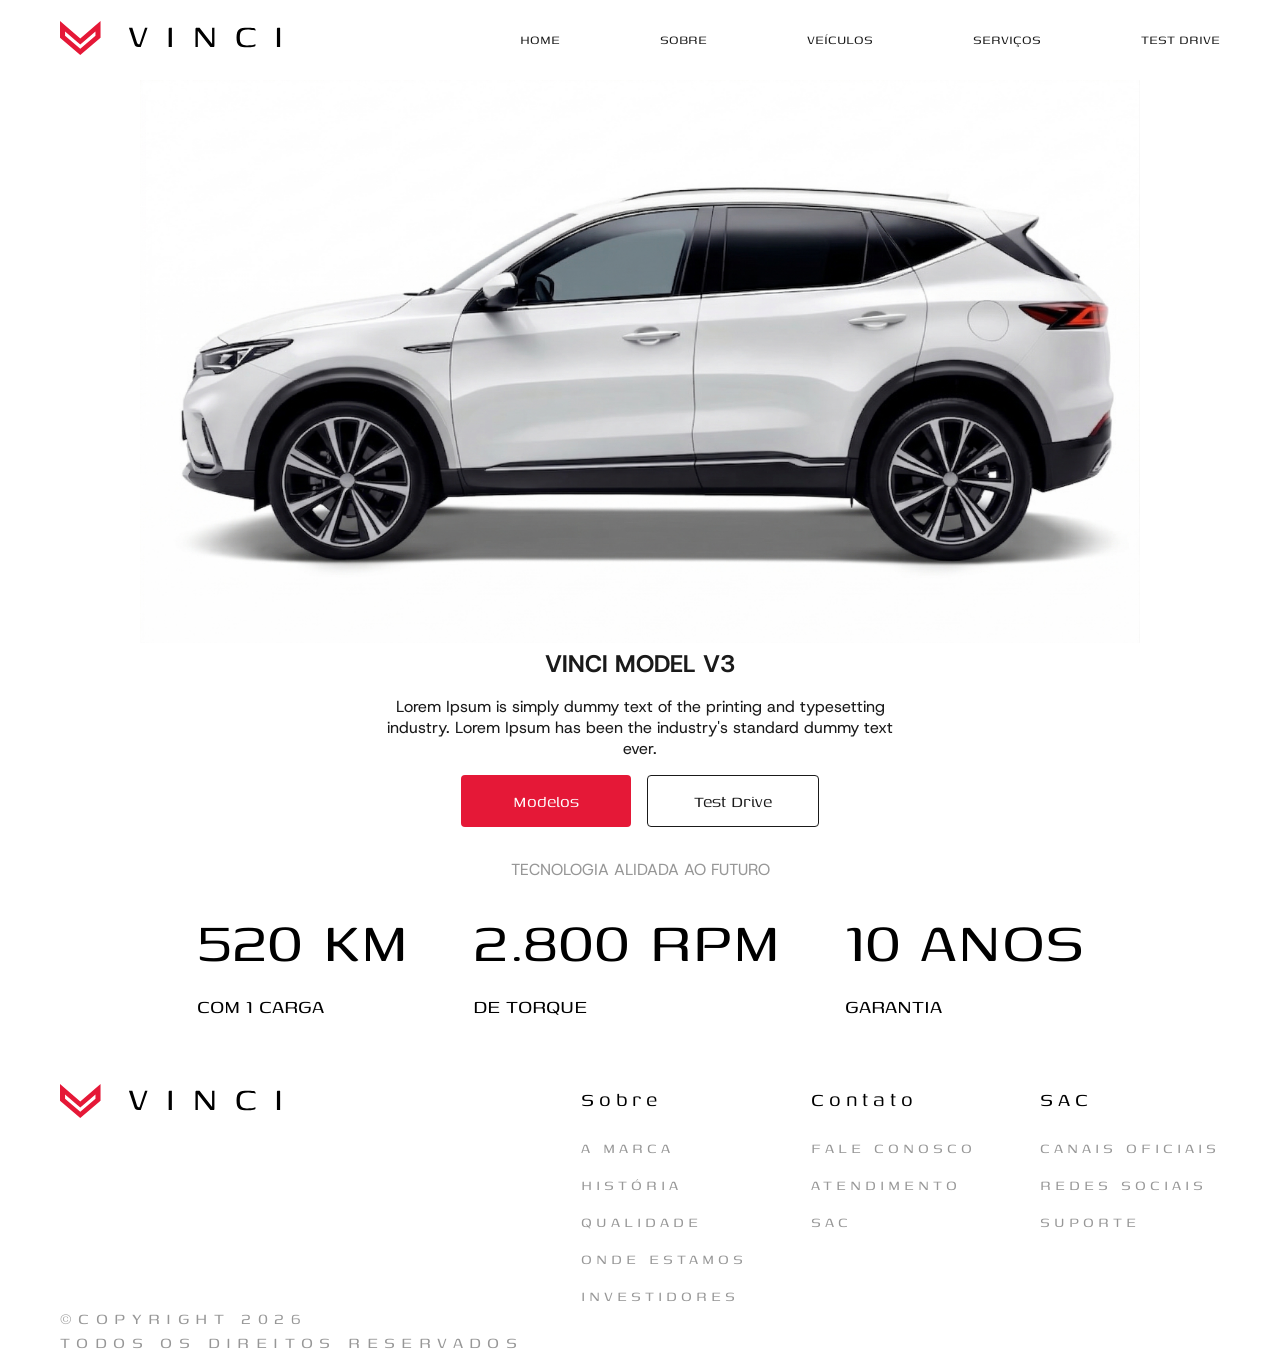
==== vinci.html @ 12d5bc9d "style: Hero section e specs adicionadas" ====
<!DOCTYPE html>
<html lang="en">
    <head>
        <meta charset="UTF-8">
        <meta name="viewport" content="width=device-width, initial-scale=1.0">
        <link rel="stylesheet" href="./global.css">
        <link rel="stylesheet" href="./src/styles/_vinci.css">

        <title>VINCI - Model V2</title>
    </head>
    <body>
        <header>
            <figure>
                <img src="./src/assets/images/brand/Logo-name.svg"
                    alt="Vinci Veículos" draggable="false" />
            </figure>

            <div class="header-pages">
                <div class="header-link">
                    <p>Home</p>
                    <div class="line"></div>
                </div>
                <div class="header-link">
                    <p>Sobre</p>
                    <div class="line"></div>
                </div>
                <div class="header-link">
                    <p>Veículos</p>
                    <div class="line"></div>
                </div>
                <div class="header-link">
                    <p>Serviços</p>
                    <div class="line"></div>
                </div>
                <div class="header-link">
                    <p>Test Drive</p>
                    <div class="line"></div>
                </div>
            </div>
        </header>

        <main>
            <!--Hero section-->
            <section class="hero">
                <figure class="car">
                    <img src="./src/assets/images/vinci/car.png" alt="Vinci Model 3" draggable="false" />
                </figure>

                <div class="content">
                    <h1>VINCI MODEL V3</h1>
                    <p>Lorem Ipsum is simply dummy text of the printing and
                        typesetting industry. Lorem Ipsum has been the
                        industry's standard dummy text ever.</p>

                    <div class="btns">
                        <button class="btn btn-primary">Modelos</button>
                        <button class="btn btn-outline-black">Test Drive</button>
                    </div>
                </div>
            </section>

            <section class="technology">
                <p>Tecnologia alidada ao futuro</p>

                <div class="specs">
                    <!--KM-->
                    <div class="spec">
                        <p class="title">520 km</p>
                        <p class="desc">com 1 carga</p>
                    </div>
                    
                    <!---->
                    <div class="spec">
                        <p class="title">2.800 rpm</p>
                        <p class="desc">de torque</p>
                    </div>
                    
                    <!---->
                    <div class="spec">
                        <p class="title">10 anos</p>
                        <p class="desc">garantia</p>
                    </div>
                </div>
            </section>
        </main>

        <footer>
            <section class="Pages">
                <section class="Logo">
                    <figure>
                        <img src="./src/assets/images/brand/Logo-name.svg"
                            alt="Vinci Veículos" draggable="false" />
                    </figure>
                </section>

                <section class="Sections">
                    <div class="Section">
                        <h3>Sobre</h3>

                        <div>
                            <p>A marca</p>
                            <p>História</p>
                            <p>Qualidade</p>
                            <p>Onde estamos</p>
                            <p>Investidores</p>
                        </div>
                    </div>

                    <div class="Section">
                        <h3>Contato</h3>

                        <div>
                            <p>Fale Conosco</p>
                            <p>Atendimento</p>
                            <p>SAC</p>
                        </div>
                    </div>

                    <div class="Section">
                        <h3>SAC</h3>

                        <div>
                            <p>Canais Oficiais</p>
                            <p>Redes Sociais</p>
                            <p>Suporte</p>
                        </div>
                    </div>
                </section>
            </section>

            <!--COPYRIGHT-->
            <section class="Copyright">
                <p>©Copyright 2026</p>
                <p>Todos os direitos reservados</p>
            </section>
        </footer>
    </body>
</html>
---- global.css ----
@import "./src/styles/_variables.css";
@import "./src/styles/header.css";
@import "./src/styles/footer.css";
@import "./src/styles/cars.css";
@import "./src/styles/hero.css";

/* Reset de estilos padroes do site */
* {
    margin: 0;
    padding: 0;
    box-sizing: border-box;
}

/* Fontes */
@font-face {
    font-family: "title";
    src: url(./src/assets/fonts/title/Genos-VariableFont_wght.ttf);
}
@font-face {
    font-family: "text";
    src: url(./src/assets/fonts/text/HostGrotesk-VariableFont_wght.ttf);
}

body {
    background-color: var(--bg);
    color: var(--text);
    font-family: "text";
    font-weight: normal;
}

main {
    display: flex;
    flex-direction: column;
    gap: 32px;
    padding-top: 80px;
}

/* Secao com outros links para redirecionamento */
.others-links {
    display: flex;
    flex-direction: column;
    padding: 0px 64px;
    gap: 16px;
}
.others-links > .link {
    display: flex;
    justify-content: space-between;
    align-items: center;
    color: black;
    transition: .2s;
    padding: 0px 16px;
    cursor: pointer;
}
.others-links > .link:hover {
    background-color: var(--details);
}
.others-links > .link > p {
    font-size: 72px;
    font-family: "title";
}

/* Secoes apenas com imagens */
.car1, .car2 {
    width: 100%;
    height: 700px;
    background-repeat: no-repeat;
    background-position: center;
    background-size: cover;
}
.car1 {
    background-image: url("/src/assets/images/car1.png");
}
.car2 {
    background-image: url("/src/assets/images/car2.png");
}

.btn {
    display: flex;
    align-items: center;
    justify-content: center;
    border-radius: 4px;
    width: 100%;
    height: 52px;
    padding: 0px 16px;
    font-family: "title";
    font-size: 20px;
    border: none;
    background-color: transparent;
    cursor: pointer;
    transition: .2s;
}
.btn:hover {
    filter: brightness(.75);
}
.btn-primary {
    color: white;
    background-color: var(--primary);
}
.btn-outline {
    color: white;
    border: 1px solid white;
}
.btn-outline-black {
    color: var(--text);
    border: 1px solid var(--text);
}
---- src/styles/_vinci.css ----
.hero {
    display: flex;
    align-items: center;
    flex-direction: column;
}
.hero > .car > img {
    width: 1000px;
}
.hero > .content {
    display: flex;
    flex-direction: column;
    align-items: center;
    width: 40%;
    gap: 16px;
}
.hero > .content > p {
    text-align: center;
}
.hero > .content > .btns {
    display: flex;
    flex-direction: row;
    gap: 16px;
    width: 70%;
}

.technology {
    display: flex;
    flex-direction: column;
    align-items: center;
    gap: 16px;
}
.technology > p {
    color: var(--subtitle);
    text-transform: uppercase;
}
.technology > .specs {
    display: flex;
    align-items: center;
    gap: 64px;
}
.spec {
    display: flex;
    flex-direction: column;
    gap: 8px;
}
.spec > .title {
    font-family: "title";
    text-transform: uppercase;
    font-size: 72px;
    color: black;
}
.spec > .desc {
    font-family: "title";
    text-transform: uppercase;
    font-size: 24px;
    color: black;
}
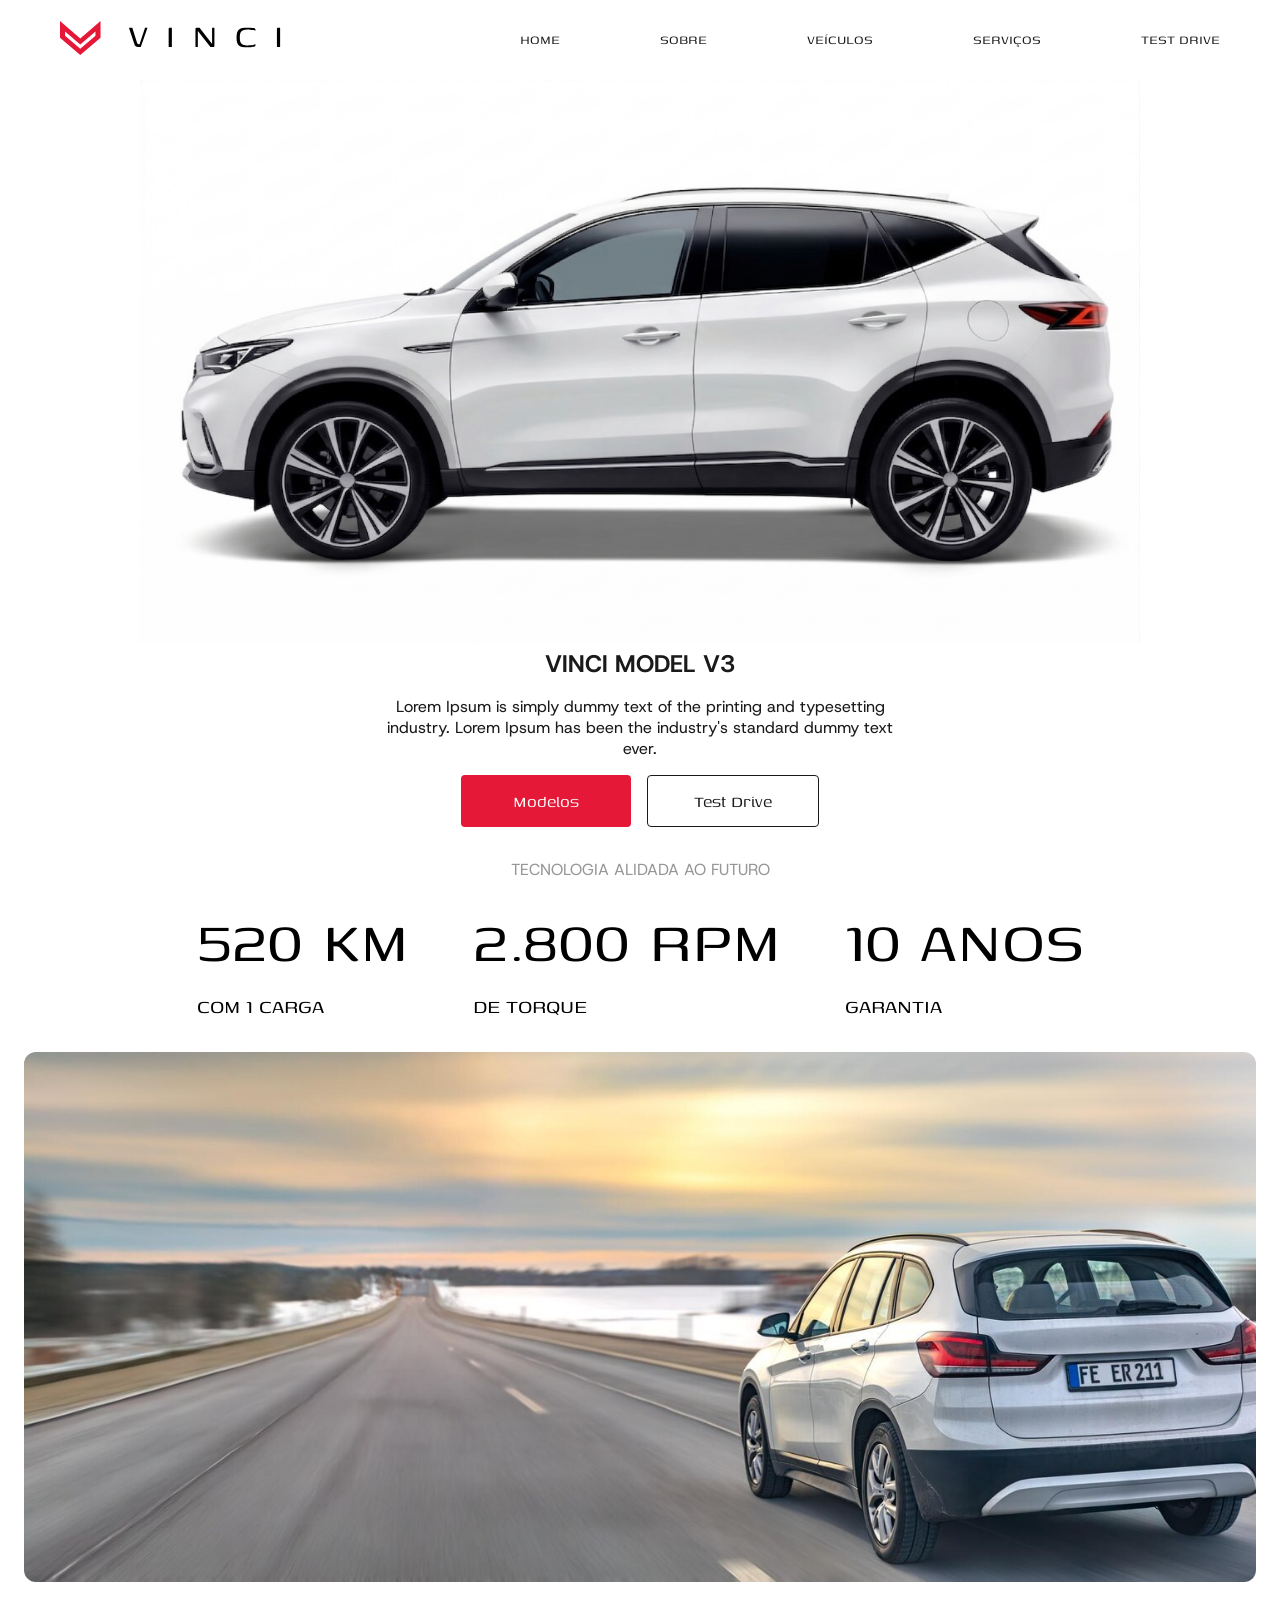
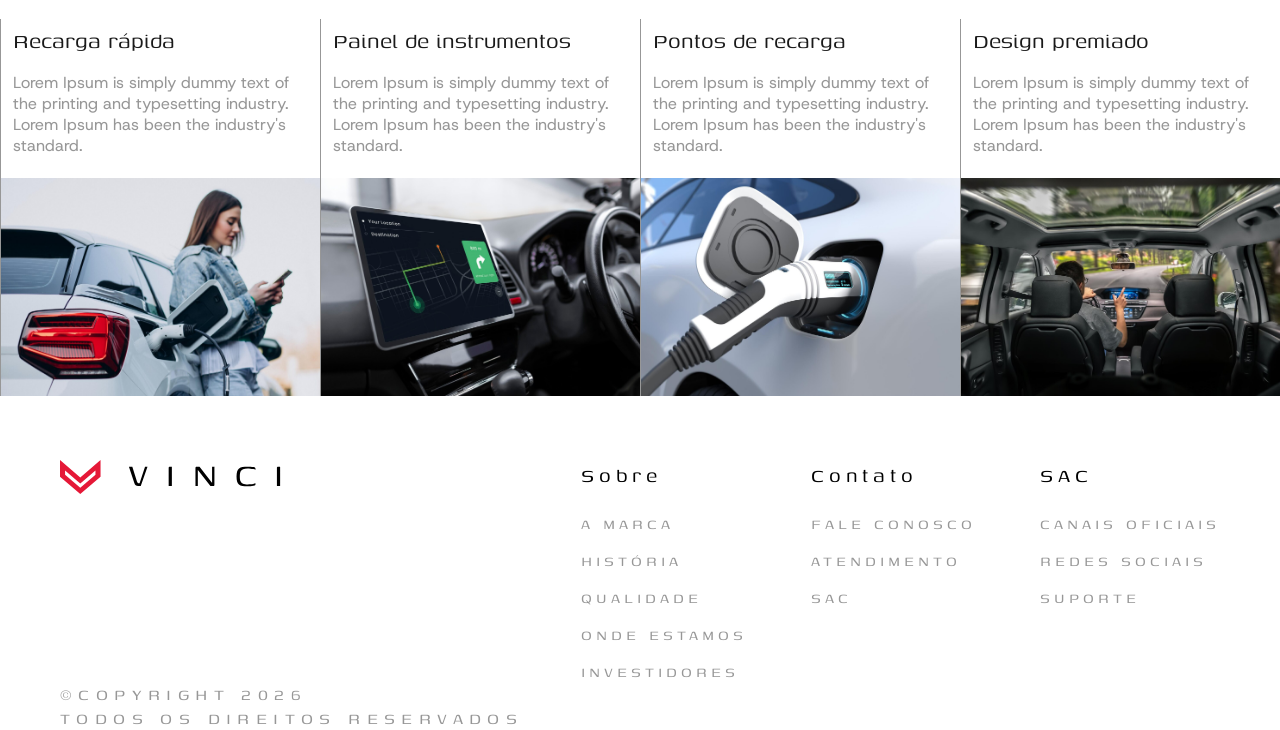
==== commit d6c6d2ae: "style: Seção com benefícios do carro" ====
--- a/vinci.html
+++ b/vinci.html
@@ -43,7 +43,8 @@
             <!--Hero section-->
             <section class="hero">
                 <figure class="car">
-                    <img src="./src/assets/images/vinci/car.png" alt="Vinci Model 3" draggable="false" />
+                    <img src="./src/assets/images/vinci/car.png"
+                        alt="Vinci Model 3" draggable="false" />
                 </figure>
 
                 <div class="content">
@@ -54,7 +55,8 @@
 
                     <div class="btns">
                         <button class="btn btn-primary">Modelos</button>
-                        <button class="btn btn-outline-black">Test Drive</button>
+                        <button class="btn btn-outline-black">Test
+                            Drive</button>
                     </div>
                 </div>
             </section>
@@ -68,18 +70,78 @@
                         <p class="title">520 km</p>
                         <p class="desc">com 1 carga</p>
                     </div>
-                    
-                    <!---->
+
+                    <!--RPM-->
                     <div class="spec">
                         <p class="title">2.800 rpm</p>
                         <p class="desc">de torque</p>
                     </div>
-                    
-                    <!---->
+
+                    <!--GARANTIA-->
                     <div class="spec">
                         <p class="title">10 anos</p>
                         <p class="desc">garantia</p>
                     </div>
+                </div>
+            </section>
+
+            <!--Carro na highway-->
+            <section class="highway">
+                <figure>
+                    <img src="./src/assets/images/vinci/highway.jpg"
+                        alt="Carro sendo dirigido na estrada"
+                        draggable="false" />
+                </figure>
+            </section>
+
+            <!--Beneficios-->
+            <section class="benefits">
+                <!--Recarga rapida-->
+                <div class="benefit">
+                    <div class="heading">
+                        <p class="title">Recarga rápida</p>
+                        <p class="desc">Lorem Ipsum is simply dummy text of the printing and typesetting industry. Lorem Ipsum has been the industry's standard.</p>
+                    </div>
+
+                    <figure>
+                        <img src="./src/assets/images/vinci/car_charging.png" alt="Mulher carregando seu carro" draggable="false" />
+                    </figure>
+                </div>
+
+                <!--Recarga rapida-->
+                <div class="benefit">
+                    <div class="heading">
+                        <p class="title">Painel de instrumentos</p>
+                        <p class="desc">Lorem Ipsum is simply dummy text of the printing and typesetting industry. Lorem Ipsum has been the industry's standard.</p>
+                    </div>
+
+                    <figure>
+                        <img src="./src/assets/images/vinci/car_panel.png" alt="Painel multimídia interno do carro" draggable="false" />
+                    </figure>
+                </div>
+
+                <!--Recarga rapida-->
+                <div class="benefit">
+                    <div class="heading">
+                        <p class="title">Pontos de recarga</p>
+                        <p class="desc">Lorem Ipsum is simply dummy text of the printing and typesetting industry. Lorem Ipsum has been the industry's standard.</p>
+                    </div>
+
+                    <figure>
+                        <img src="./src/assets/images/vinci/car_charging_2.png" alt="Carro sendo carregado" draggable="false" />
+                    </figure>
+                </div>
+
+                <!--Recarga rapida-->
+                <div class="benefit">
+                    <div class="heading">
+                        <p class="title">Design premiado</p>
+                        <p class="desc">Lorem Ipsum is simply dummy text of the printing and typesetting industry. Lorem Ipsum has been the industry's standard.</p>
+                    </div>
+
+                    <figure>
+                        <img src="./src/assets/images/vinci/man_driving_car.png" alt="Homem dirigindo carro" draggable="false" />
+                    </figure>
                 </div>
             </section>
         </main>
--- a/global.css
+++ b/global.css
@@ -30,8 +30,10 @@
 
 main {
     display: flex;
+    margin: 0 auto;
     flex-direction: column;
     gap: 32px;
+    max-width: 1600px;
     padding-top: 80px;
 }
 
--- a/src/styles/_vinci.css
+++ b/src/styles/_vinci.css
@@ -55,3 +55,50 @@
     font-size: 24px;
     color: black;
 }
+
+.highway {
+    display: flex;
+    align-items: center;
+    justify-content: center;
+    width: 100%;
+}
+.highway > figure {
+    padding: 0px 24px;
+}
+.highway > figure, .highway > figure > img {
+    width: 100%;
+    border-radius: 12px;
+}
+
+.benefits {
+    display: flex;
+    align-items: center;
+}
+.benefit {
+    display: flex;
+    flex-direction: column;
+    gap: 16px;
+    border-left: 1px solid var(--subtitle);
+}
+.benefit > .heading {
+    display: flex;
+    flex-direction: column;
+    gap: 16px;
+    padding: 6px 12px;
+}
+.benefit > .heading > .title {
+    font-family: "title";
+    font-size: 26px;
+    color: var(--text);
+}
+.benefit > .heading > .desc {
+    color: var(--subtitle);
+}
+.benefit > figure {
+    height: 272px;
+}
+.benefit > figure, .benefit > figure > img {
+    aspect-ratio: 3 / 2;
+    width: 100%;
+    height: 100%;
+}
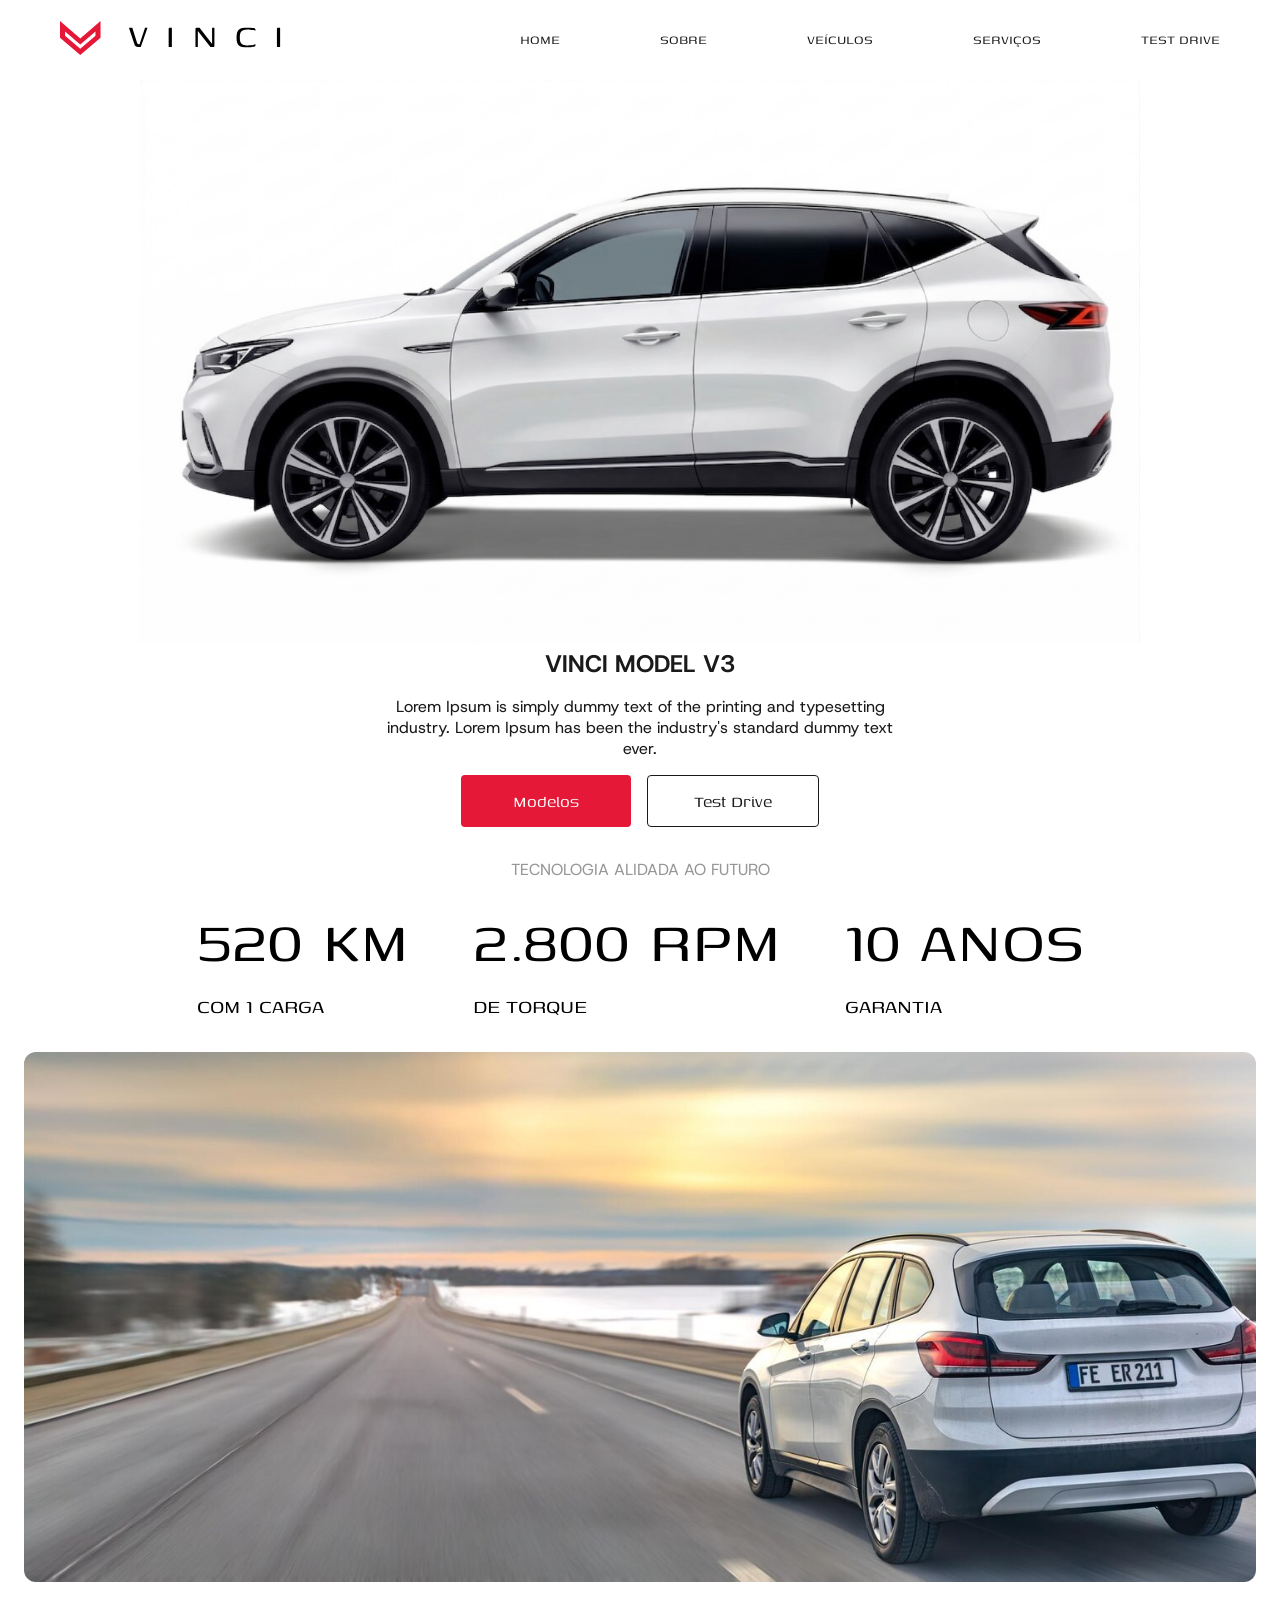
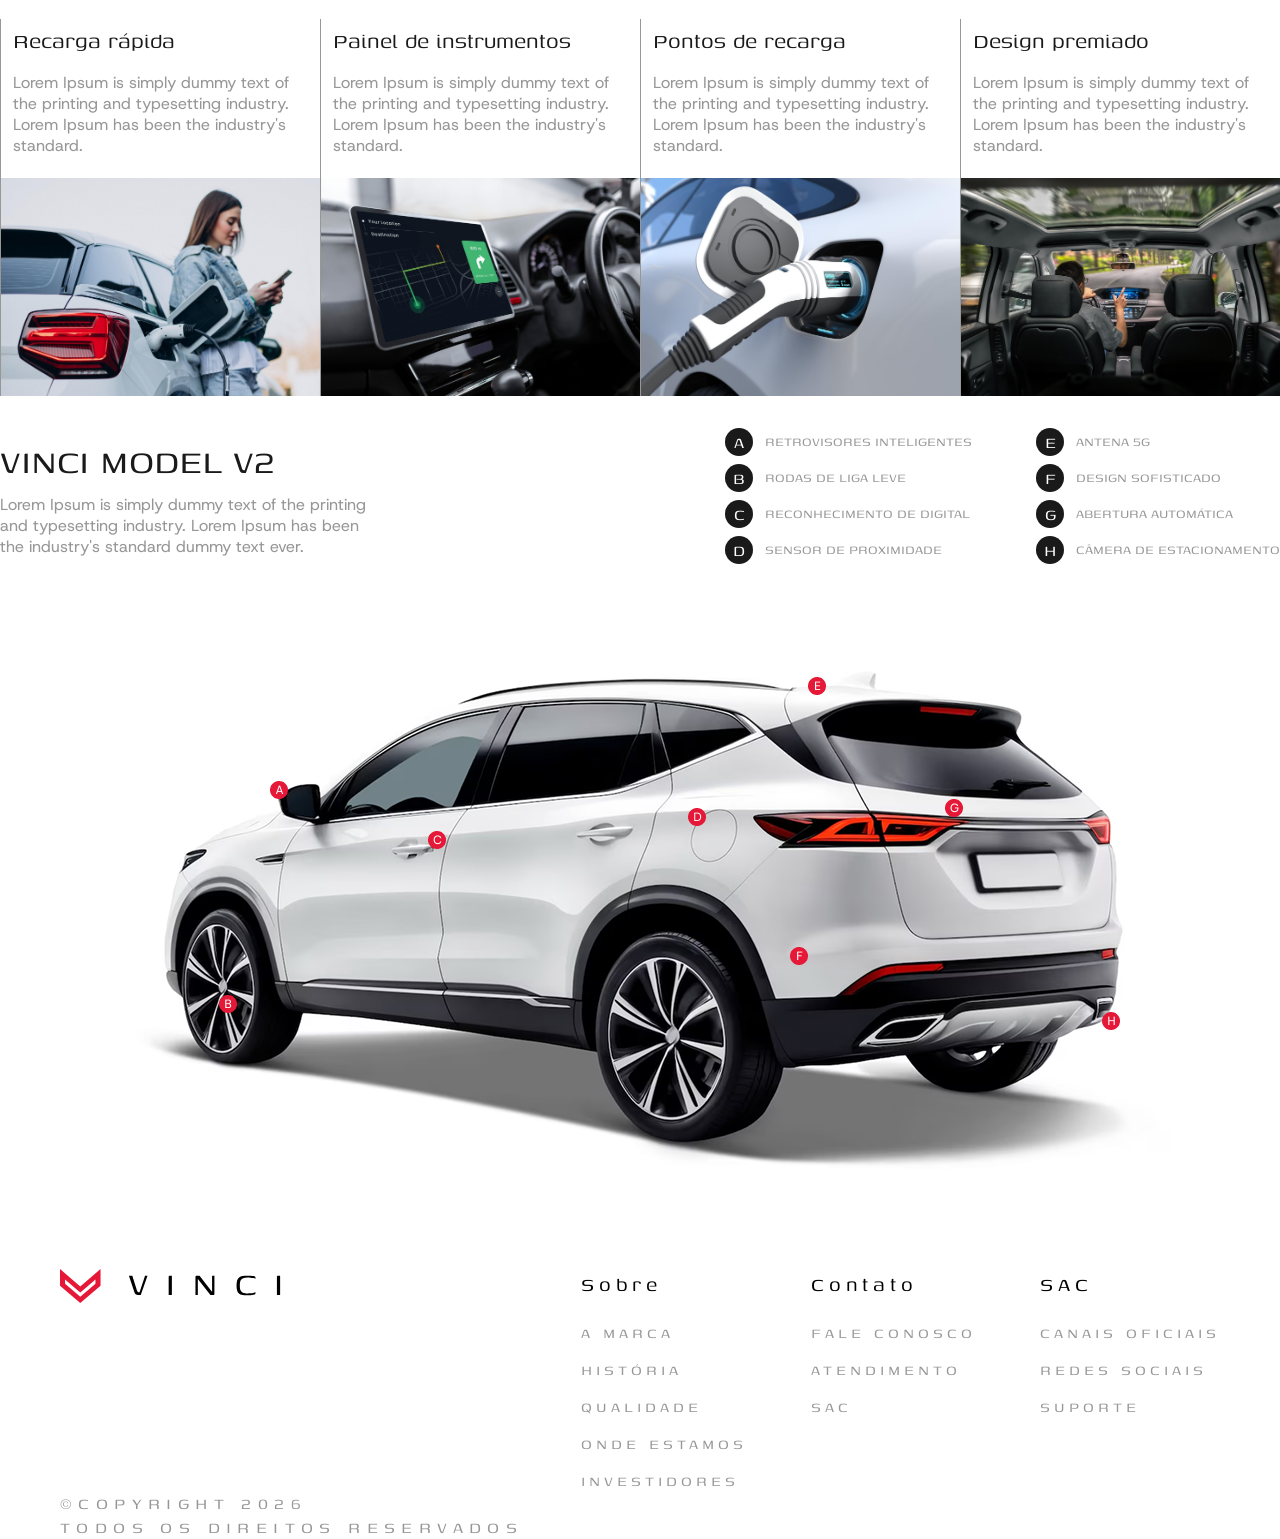
==== commit 5d13d78e: "style: Seção com partes do carro" ====
--- a/vinci.html
+++ b/vinci.html
@@ -100,11 +100,15 @@
                 <div class="benefit">
                     <div class="heading">
                         <p class="title">Recarga rápida</p>
-                        <p class="desc">Lorem Ipsum is simply dummy text of the printing and typesetting industry. Lorem Ipsum has been the industry's standard.</p>
-                    </div>
-
-                    <figure>
-                        <img src="./src/assets/images/vinci/car_charging.png" alt="Mulher carregando seu carro" draggable="false" />
+                        <p class="desc">Lorem Ipsum is simply dummy text of the
+                            printing and typesetting industry. Lorem Ipsum has
+                            been the industry's standard.</p>
+                    </div>
+
+                    <figure>
+                        <img src="./src/assets/images/vinci/car_charging.png"
+                            alt="Mulher carregando seu carro"
+                            draggable="false" />
                     </figure>
                 </div>
 
@@ -112,11 +116,15 @@
                 <div class="benefit">
                     <div class="heading">
                         <p class="title">Painel de instrumentos</p>
-                        <p class="desc">Lorem Ipsum is simply dummy text of the printing and typesetting industry. Lorem Ipsum has been the industry's standard.</p>
-                    </div>
-
-                    <figure>
-                        <img src="./src/assets/images/vinci/car_panel.png" alt="Painel multimídia interno do carro" draggable="false" />
+                        <p class="desc">Lorem Ipsum is simply dummy text of the
+                            printing and typesetting industry. Lorem Ipsum has
+                            been the industry's standard.</p>
+                    </div>
+
+                    <figure>
+                        <img src="./src/assets/images/vinci/car_panel.png"
+                            alt="Painel multimídia interno do carro"
+                            draggable="false" />
                     </figure>
                 </div>
 
@@ -124,11 +132,14 @@
                 <div class="benefit">
                     <div class="heading">
                         <p class="title">Pontos de recarga</p>
-                        <p class="desc">Lorem Ipsum is simply dummy text of the printing and typesetting industry. Lorem Ipsum has been the industry's standard.</p>
-                    </div>
-
-                    <figure>
-                        <img src="./src/assets/images/vinci/car_charging_2.png" alt="Carro sendo carregado" draggable="false" />
+                        <p class="desc">Lorem Ipsum is simply dummy text of the
+                            printing and typesetting industry. Lorem Ipsum has
+                            been the industry's standard.</p>
+                    </div>
+
+                    <figure>
+                        <img src="./src/assets/images/vinci/car_charging_2.png"
+                            alt="Carro sendo carregado" draggable="false" />
                     </figure>
                 </div>
 
@@ -136,13 +147,81 @@
                 <div class="benefit">
                     <div class="heading">
                         <p class="title">Design premiado</p>
-                        <p class="desc">Lorem Ipsum is simply dummy text of the printing and typesetting industry. Lorem Ipsum has been the industry's standard.</p>
-                    </div>
-
-                    <figure>
-                        <img src="./src/assets/images/vinci/man_driving_car.png" alt="Homem dirigindo carro" draggable="false" />
-                    </figure>
-                </div>
+                        <p class="desc">Lorem Ipsum is simply dummy text of the
+                            printing and typesetting industry. Lorem Ipsum has
+                            been the industry's standard.</p>
+                    </div>
+
+                    <figure>
+                        <img src="./src/assets/images/vinci/man_driving_car.png"
+                            alt="Homem dirigindo carro" draggable="false" />
+                    </figure>
+                </div>
+            </section>
+
+            <!--Partes do carro-->
+            <section class="car-parts">
+                <div class="header">
+                    <div class="section-title">
+                        <p class="title">Vinci Model v2</p>
+                        <p class="desc">Lorem Ipsum is simply dummy text of the
+                            printing and typesetting industry. Lorem Ipsum has
+                            been the industry's standard dummy text ever.</p>
+                    </div>
+
+                    <!--Legendas-->
+                    <div class="legends">
+                        <div class="column">
+                            <div class="point">
+                                <div class="ball">A</div>
+                                <p>Retrovisores inteligentes</p>
+                            </div>
+
+                            <div class="point">
+                                <div class="ball">B</div>
+                                <p>RODAS DE LIGA LEVE</p>
+                            </div>
+
+                            <div class="point">
+                                <div class="ball">C</div>
+                                <p>RECONHECIMENTO DE DIGITAL</p>
+                            </div>
+
+                            <div class="point">
+                                <div class="ball">D</div>
+                                <p>sensor de proximidade</p>
+                            </div>
+                        </div>
+
+                        <div class="column">
+                            <div class="point">
+                                <div class="ball">E</div>
+                                <p>antena 5g</p>
+                            </div>
+
+                            <div class="point">
+                                <div class="ball">F</div>
+                                <p>design sofisticado</p>
+                            </div>
+
+                            <div class="point">
+                                <div class="ball">G</div>
+                                <p>abertura automática</p>
+                            </div>
+
+                            <div class="point">
+                                <div class="ball">H</div>
+                                <p>câmera de estacionamento</p>
+                            </div>
+                        </div>
+                    </div>
+                </div>
+
+                <figure>
+                    <img src="./src/assets/images/vinci/car_red_bullets.png"
+                        alt="Imagem de um carro com vários pontos vermelhos"
+                        draggable="false" />
+                </figure>
             </section>
         </main>
 
--- a/src/styles/_vinci.css
+++ b/src/styles/_vinci.css
@@ -102,3 +102,66 @@
     width: 100%;
     height: 100%;
 }
+
+.car-parts {
+    display: flex;
+    flex-direction: column;
+    align-items: center;
+    gap: 32px;
+}
+.car-parts > .header {
+    width: 100%;
+    display: flex;
+    justify-content: space-between;
+    align-items: center;
+}
+.car-parts > .header > .section-title {
+    display: flex;
+    flex-direction: column;
+    max-width: 100%;
+    width: 380px;
+    gap: 8px;
+}
+.car-parts > .header > .section-title > .title {
+    text-transform: uppercase;
+    font-family: "title";
+    color: var(--title);
+    font-size: 42px;
+}
+.car-parts > .header > .section-title > .desc {
+    color: var(--subtitle);
+}
+.car-parts > .header > .legends {
+    display: flex;
+    justify-content: space-between;
+    align-items: center;
+    gap: 64px;
+}
+.car-parts > .header > .legends > .column {
+    display: flex;
+    flex-direction: column;
+    gap: 8px;
+}
+.column > .point {
+    display: flex;
+    align-items: center;
+    gap: 12px;
+}
+.column > .point > .ball {
+    display: flex;
+    align-items: center;
+    justify-content: center;
+    width: 28px;
+    height: 28px;
+    border-radius: 999px;
+    background-color: var(--text);
+    color: var(--bg);
+    font-family: "title";
+    font-size: 20px;
+    text-transform: uppercase;
+}
+.column > .point > p {
+    font-family: "title";
+    text-transform: uppercase;
+    color: var(--subtitle);
+}
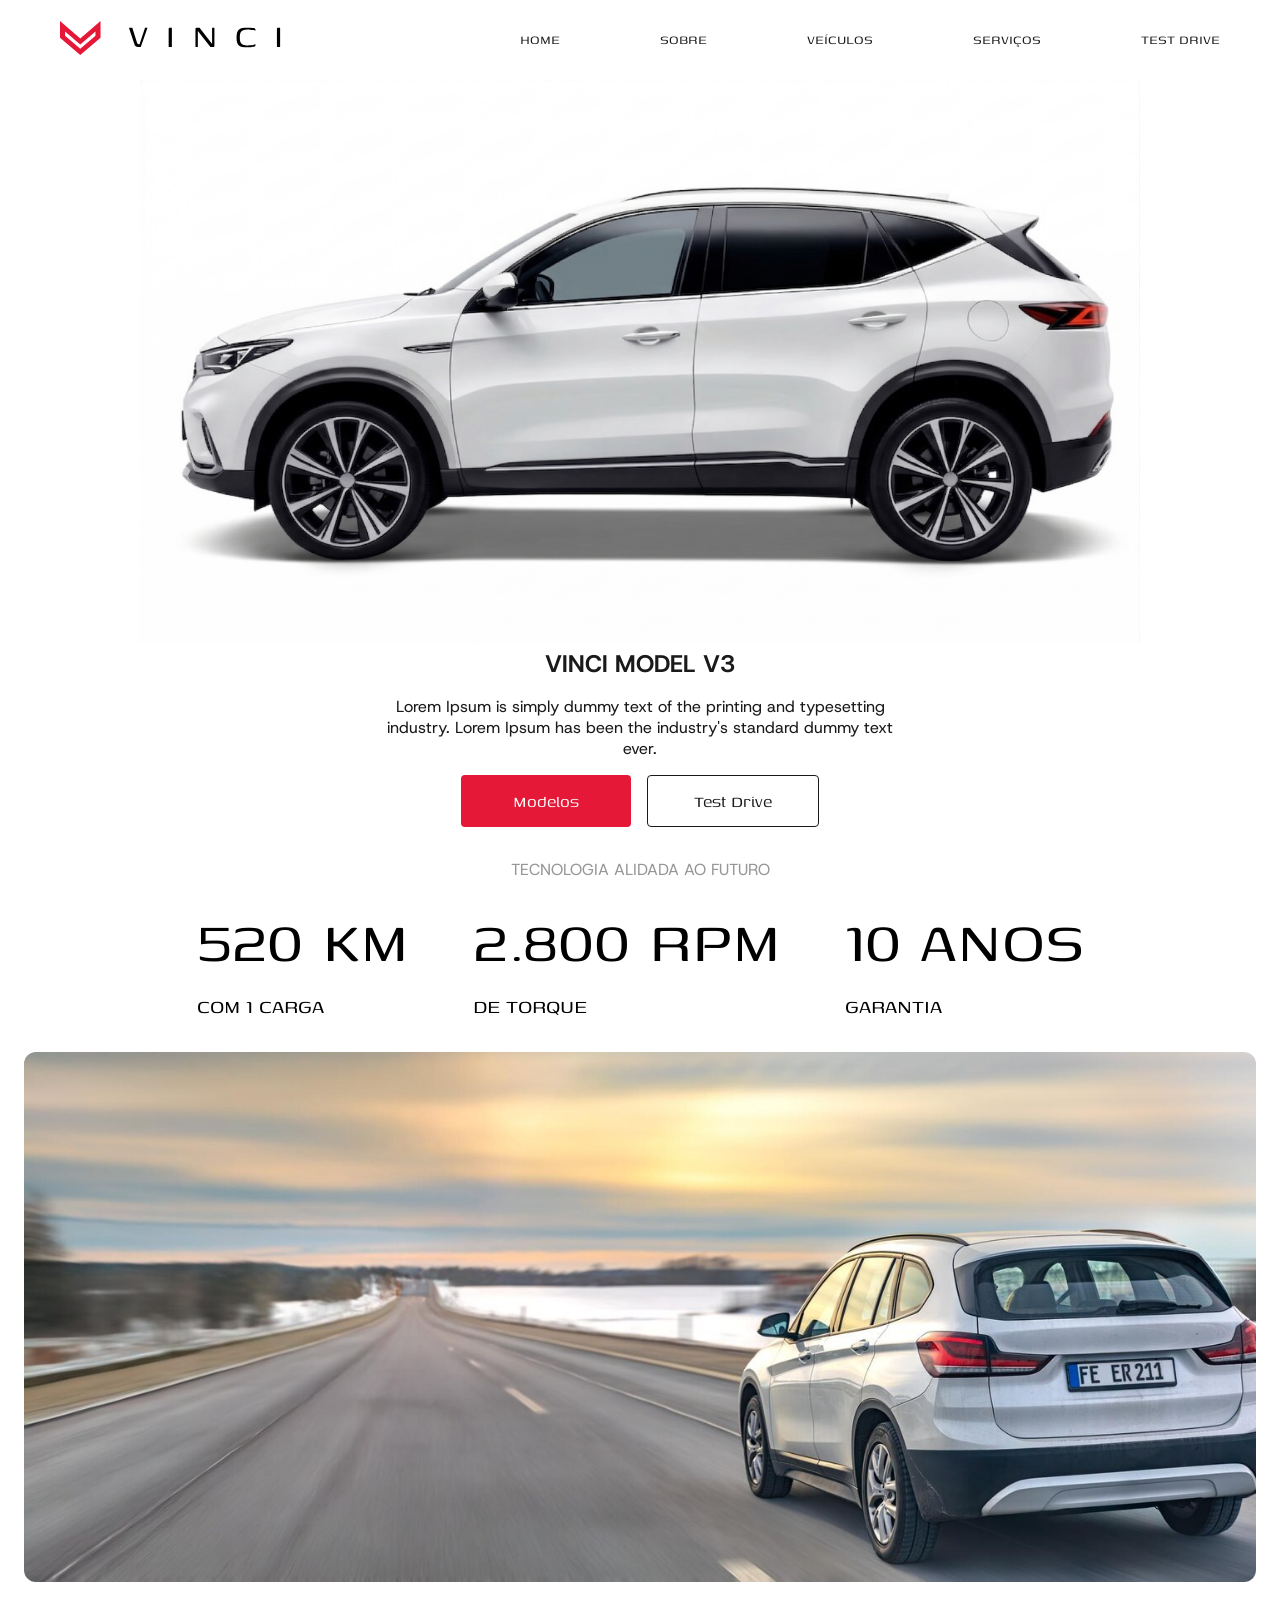
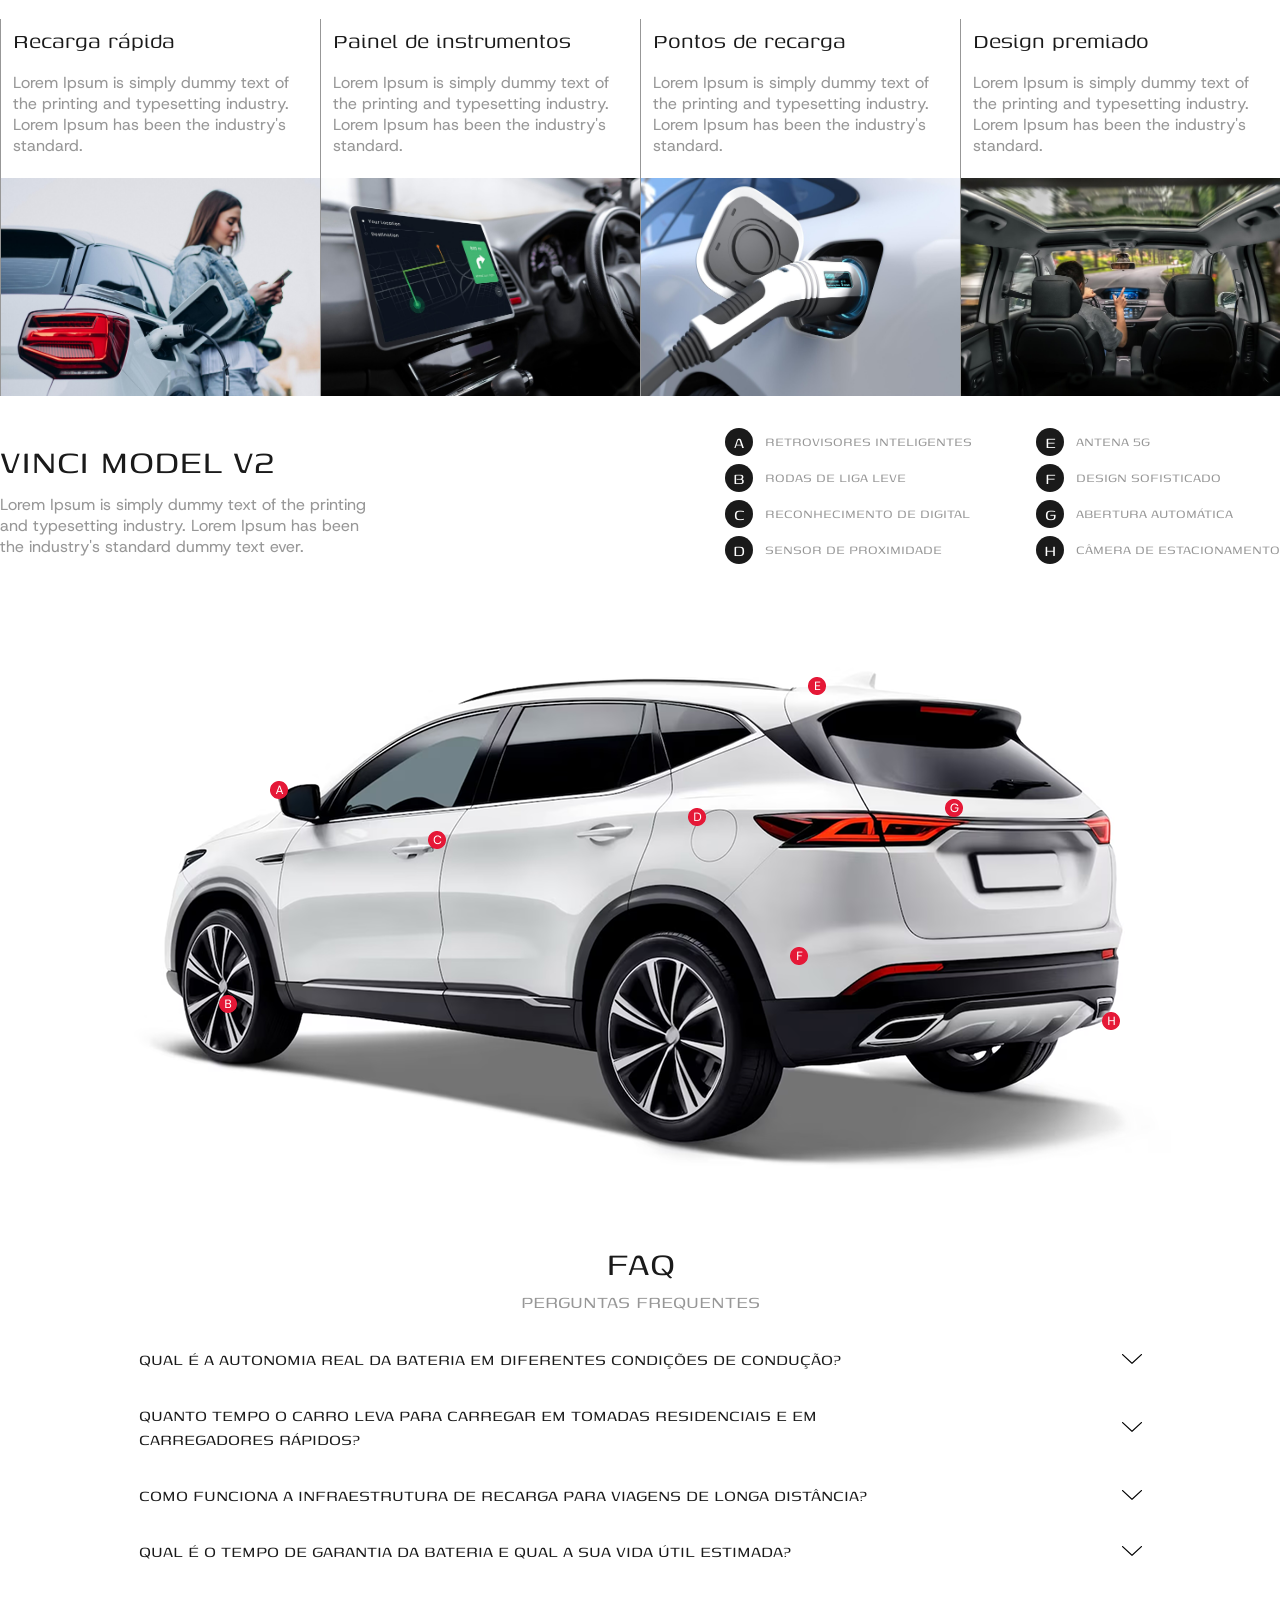
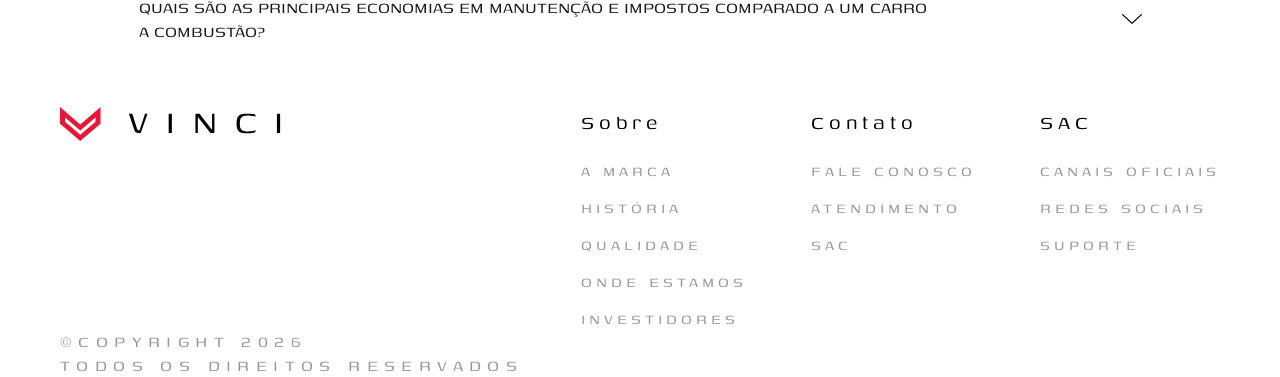
==== commit 473ba18e: "style: Página de detalhes do carro finalizada" ====
--- a/vinci.html
+++ b/vinci.html
@@ -223,6 +223,56 @@
                         draggable="false" />
                 </figure>
             </section>
+
+            <!--FAQ-->
+            <section class="faq">
+                <div class="heading">
+                    <p class="title">faq</p>
+                    <p class="desc">perguntas frequentes</p>
+                </div>
+
+                <div class="questions">
+                    <div class="question">
+                        <p>Qual é a autonomia real da bateria em diferentes condições de condução?</p>
+
+                        <figure>
+                            <img src="./src/assets/images/vinci/arrow_down.svg" alt="Seta para baixo" draggable="false" />
+                        </figure>
+                    </div>
+
+                    <div class="question">
+                        <p>Quanto tempo o carro leva para carregar em tomadas residenciais e em carregadores rápidos?</p>
+
+                        <figure>
+                            <img src="./src/assets/images/vinci/arrow_down.svg" alt="Seta para baixo" draggable="false" />
+                        </figure>
+                    </div>
+
+                    <div class="question">
+                        <p>Como funciona a infraestrutura de recarga para viagens de longa distância?</p>
+
+                        <figure>
+                            <img src="./src/assets/images/vinci/arrow_down.svg" alt="Seta para baixo" draggable="false" />
+                        </figure>
+                    </div>
+
+                    <div class="question">
+                        <p>Qual é o tempo de garantia da bateria e qual a sua vida útil estimada?</p>
+
+                        <figure>
+                            <img src="./src/assets/images/vinci/arrow_down.svg" alt="Seta para baixo" draggable="false" />
+                        </figure>
+                    </div>
+
+                    <div class="question">
+                        <p>Quais são as principais economias em manutenção e impostos comparado a um carro a combustão?</p>
+
+                        <figure>
+                            <img src="./src/assets/images/vinci/arrow_down.svg" alt="Seta para baixo" draggable="false" />
+                        </figure>
+                    </div>
+                </div>
+            </section>
         </main>
 
         <footer>
--- a/global.css
+++ b/global.css
@@ -30,10 +30,10 @@
 
 main {
     display: flex;
-    margin: 0 auto;
     flex-direction: column;
     gap: 32px;
-    max-width: 1600px;
+    /* margin: 0 auto;
+    max-width: 1600px; */
     padding-top: 80px;
 }
 
--- a/src/styles/_vinci.css
+++ b/src/styles/_vinci.css
@@ -165,3 +165,48 @@
     text-transform: uppercase;
     color: var(--subtitle);
 }
+
+.faq {
+    display: flex;
+    flex-direction: column;
+    align-items: center;
+    gap: 32px;
+}
+.faq > .heading {
+    display: flex;
+    flex-direction: column;
+    align-items: center;
+}
+.faq > .heading > .title {
+    font-family: "title";
+    color: var(--text);
+    font-size: 42px;
+    text-transform: uppercase;
+}
+.faq > .heading > .desc {
+    font-family: "title";
+    color: var(--subtitle);
+    font-size: 22px;
+    text-transform: uppercase;
+}
+.faq > .questions {
+    display: flex;
+    flex-direction: column;
+    gap: 32px;
+}
+.faq > .questions > .question {
+    display: flex;
+    align-items: center;
+    justify-content: space-between;
+    gap: 64px;
+}
+.faq > .questions > .question > p {
+    font-family: "title";
+    text-transform: uppercase;
+    font-size: 20px;
+    color: var(--title);
+    max-width: 80%;
+}
+.faq > .questions > .question > figure > img {
+    width: 20px;
+}
